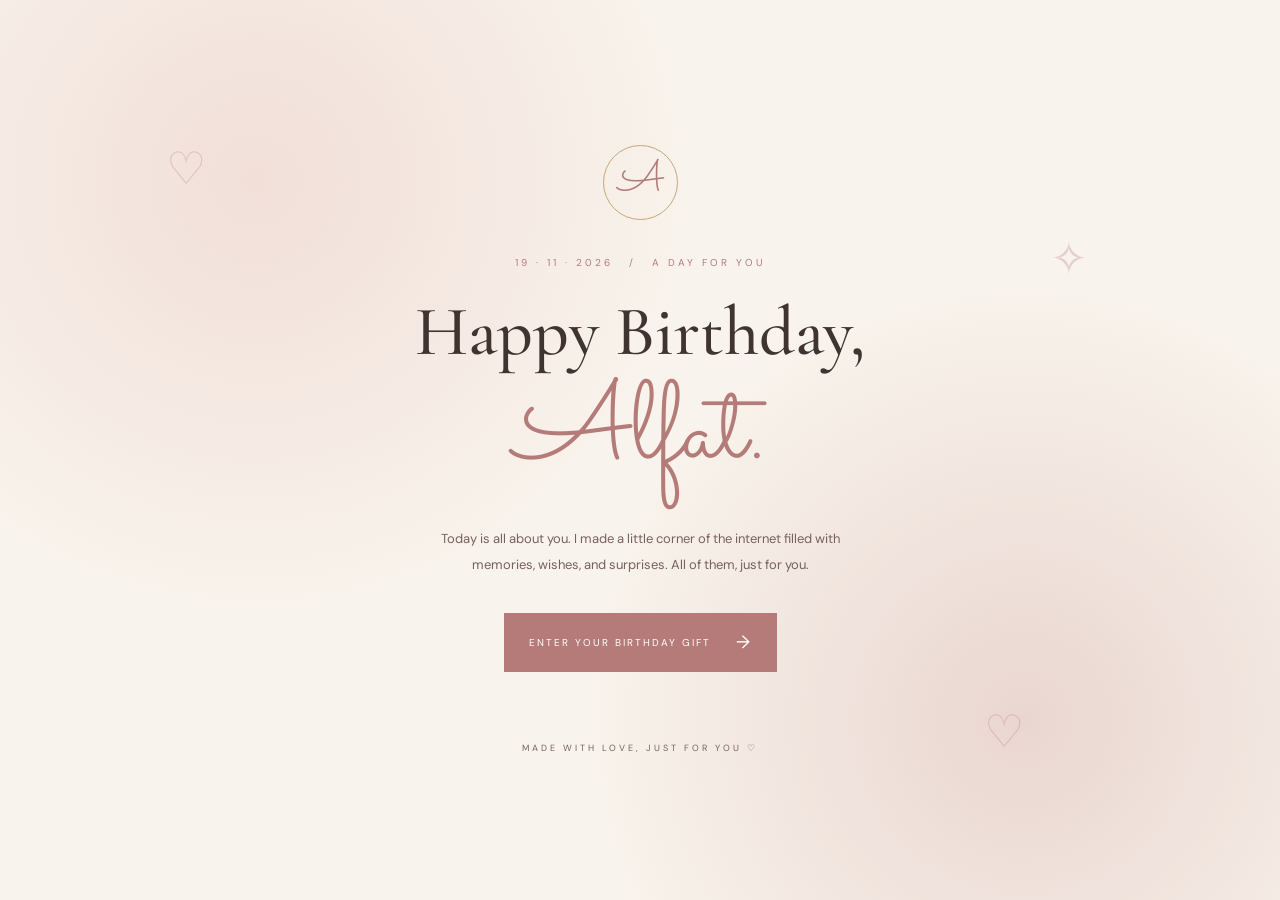
==== html/index.html @ 11730eab "Initial commit" ====
<!DOCTYPE html>
<html lang="en">
<head>
    <meta charset="UTF-8">
    <meta name="viewport" content="width=device-width, initial-scale=1.0">

    <title>Happy Birthday, Alfat ♡</title>

    <!-- Google Fonts -->
    <link rel="preconnect" href="https://fonts.googleapis.com">
    <link rel="preconnect" href="https://fonts.gstatic.com" crossorigin>
    <link href="https://fonts.googleapis.com/css2?family=Cormorant+Garamond:wght@400;500;600;700&family=DM+Sans:wght@400;500&family=Sacramento&display=swap" rel="stylesheet">

    <!-- Bootstrap -->
    <link href="https://cdn.jsdelivr.net/npm/bootstrap@5.3.3/dist/css/bootstrap.min.css" rel="stylesheet">

    <!-- Custom CSS -->
    <link rel="stylesheet" href="../css/style.css">
</head>

<body>

    <!-- Welcome Page -->
    <section class="welcome-page">

        <div class="welcome-content">

            <!-- Monogram -->
            <div class="monogram">
                A
            </div>


            <!-- Date -->
            <p class="eyebrow">
                19 · 11 · 2026
                <span>/</span>
                A DAY FOR YOU
            </p>


            <!-- Birthday Title -->
            <h1>Happy Birthday,</h1>

            <div class="birthday-name">
                Alfat.
            </div>


            <!-- Description -->
            <p class="welcome-description">
                Today is all about you.

                I made a little corner of the internet
                filled with memories, wishes, and surprises.

                All of them, just for you.
            </p>


            <!-- Enter Button -->
            <a href="story.html" class="enter-button">
                ENTER YOUR BIRTHDAY GIFT
                <span>→</span>
            </a>


            <!-- Footer -->
            <div class="welcome-footer">
                MADE WITH LOVE, JUST FOR YOU ♡
            </div>

        </div>


        <!-- Decorations -->
        <div class="decoration decoration-one">♡</div>

        <div class="decoration decoration-two">✧</div>

        <div class="decoration decoration-three">♡</div>

    </section>


    <!-- Background Music -->
    <audio id="backgroundMusic" loop>
        <source src="assets/music/your-song.mp3" type="audio/mpeg">
    </audio>

    <!-- JavaScript -->
    <script src="../js/main.js"></script>

</body>
</html>
---- css/style.css ----
/* =========================================
   1. GLOBAL SETTINGS
========================================= */

:root {
    --cream: #f8f3ec;
    --soft-pink: #ead6d0;
    --rose: #b47b78;
    --dark: #403431;
    --brown: #78615a;
    --white: #fffdf9;
    --gold: #c6a77b;
    --light-rose: #f3e6e1;
}

* {
    margin: 0;
    padding: 0;
    box-sizing: border-box;
}

html {
    scroll-behavior: smooth;
}

body {
    background-color: var(--cream);
    color: var(--dark);
    font-family: "DM Sans", sans-serif;
    overflow-x: hidden;
}

h1,
h2,
h3,
h4 {
    font-family: "Cormorant Garamond", serif;
    font-weight: 500;
}

a {
    text-decoration: none;
    color: inherit;
}

button {
    font-family: inherit;
}

::selection {
    background: var(--soft-pink);
    color: var(--dark);
}


/* =========================================
   2. NAVIGATION
========================================= */

.navbar-custom {
    width: 100%;
    padding: 22px 7%;
    background: rgba(248, 243, 236, 0.95);
    border-bottom: 1px solid rgba(180, 123, 120, 0.15);
    position: relative;
    z-index: 100;
}

.nav-inner {
    display: flex;
    justify-content: space-between;
    align-items: center;
    gap: 25px;
}

.nav-brand {
    font-family: "Sacramento", cursive;
    font-size: 35px;
    color: var(--rose);
    white-space: nowrap;
}

.nav-brand span {
    font-size: 20px;
}

.nav-links {
    display: flex;
    align-items: center;
    justify-content: center;
    gap: 27px;
}

.nav-links a {
    font-size: 11px;
    letter-spacing: 1.5px;
    text-transform: uppercase;
    color: var(--brown);
    transition: 0.3s;
}

.nav-links a:hover,
.nav-links a.active {
    color: var(--rose);
}

.music-toggle {
    background: transparent;
    border: 1px solid var(--rose);
    color: var(--rose);
    padding: 10px 16px;
    font-size: 10px;
    letter-spacing: 1.5px;
    cursor: pointer;
    transition: 0.3s;
    white-space: nowrap;
}

.music-toggle:hover {
    background: var(--rose);
    color: white;
}


/* =========================================
   3. WELCOME PAGE
========================================= */

.welcome-page {
    min-height: 100vh;
    display: flex;
    justify-content: center;
    align-items: center;
    position: relative;
    overflow: hidden;
    padding: 60px 20px;
    text-align: center;
    background:
        radial-gradient(circle at 20% 20%, #f1dfd8, transparent 35%),
        radial-gradient(circle at 80% 80%, #ead6d0, transparent 35%),
        var(--cream);
}

.welcome-content {
    max-width: 650px;
    position: relative;
    z-index: 2;
    animation: fadeUp 1.2s ease;
}

.monogram {
    width: 75px;
    height: 75px;
    border: 1px solid var(--gold);
    border-radius: 50%;
    display: flex;
    justify-content: center;
    align-items: center;
    margin: 0 auto 35px;
    font-family: "Sacramento", cursive;
    font-size: 43px;
    color: var(--rose);
}

.eyebrow {
    font-size: 10px;
    letter-spacing: 3px;
    color: var(--rose);
    text-transform: uppercase;
    margin-bottom: 20px;
}

.eyebrow span {
    margin: 0 10px;
}

.welcome-content h1 {
    font-size: clamp(40px, 7vw, 70px);
    margin-bottom: -5px;
}

.birthday-name {
    font-family: "Sacramento", cursive;
    font-size: clamp(65px, 10vw, 110px);
    color: var(--rose);
    line-height: 1.2;
}

.welcome-description {
    max-width: 420px;
    margin: 25px auto 35px;
    color: var(--brown);
    font-size: 13px;
    line-height: 2;
}

.enter-button {
    display: inline-flex;
    align-items: center;
    gap: 25px;
    padding: 16px 25px;
    background: var(--rose);
    color: white;
    font-size: 10px;
    letter-spacing: 2px;
    transition: 0.3s;
}

.enter-button:hover {
    background: var(--dark);
    color: white;
    transform: translateY(-3px);
}

.enter-button span {
    font-size: 18px;
}

.welcome-footer {
    margin-top: 70px;
    font-size: 9px;
    letter-spacing: 3px;
    color: var(--brown);
}

.decoration {
    position: absolute;
    color: rgba(180, 123, 120, 0.3);
    font-size: 45px;
}

.decoration-one {
    top: 15%;
    left: 13%;
}

.decoration-two {
    top: 25%;
    right: 15%;
}

.decoration-three {
    bottom: 15%;
    right: 20%;
}


/* =========================================
   4. GENERAL PAGE HEADER
========================================= */

.page-header {
    text-align: center;
    padding: 90px 20px 65px;
}

.page-header h1 {
    font-size: clamp(42px, 7vw, 65px);
    color: var(--dark);
    margin-bottom: 15px;
}

.page-description {
    max-width: 480px;
    margin: auto;
    color: var(--brown);
    font-size: 13px;
    line-height: 2;
}


/* =========================================
   5. STORY PAGE
========================================= */

.story-section {
    padding: 50px 8% 100px;
}

.story-grid {
    display: grid;
    grid-template-columns: 1fr 1fr;
    gap: 65px;
    align-items: center;
    max-width: 1100px;
    margin: auto;
}

.story-image {
    position: relative;
}

.story-image img {
    width: 100%;
    height: 520px;
    object-fit: cover;
    display: block;
}

.story-image::after {
    content: "";
    position: absolute;
    top: 15px;
    left: 15px;
    right: -15px;
    bottom: -15px;
    border: 1px solid var(--gold);
    z-index: -1;
}

.story-text h2 {
    font-size: 48px;
    margin-bottom: 20px;
}

.story-text h2 span {
    font-family: "Sacramento", cursive;
    color: var(--rose);
    font-size: 55px;
}

.story-text p {
    font-size: 13px;
    color: var(--brown);
    line-height: 2.2;
    margin-bottom: 20px;
}

.story-signature {
    font-family: "Sacramento", cursive;
    color: var(--rose);
    font-size: 35px;
    margin-top: 25px;
}


/* =========================================
   6. MEMORIES GALLERY
========================================= */

.memories-section {
    padding: 20px 0 100px;
}

.memory-grid {
    display: grid;
    grid-template-columns: repeat(3, 1fr);
    gap: 25px;
}

.memory-card {
    background: var(--white);
    padding: 12px;
    box-shadow: 0 10px 30px rgba(64, 52, 49, 0.06);
    transition: 0.4s;
}

.memory-card:hover {
    transform: translateY(-8px);
    box-shadow: 0 15px 35px rgba(64, 52, 49, 0.12);
}

.memory-image {
    width: 100%;
    height: 310px;
    object-fit: cover;
    cursor: pointer;
    display: block;
}

.memory-caption {
    text-align: center;
    padding: 20px 10px 12px;
}

.memory-caption h3 {
    font-size: 25px;
    color: var(--rose);
}

.memory-caption p {
    font-size: 11px;
    color: var(--brown);
    margin: 0;
}


/* Photo Viewer */

.photo-viewer {
    position: fixed;
    inset: 0;
    z-index: 999;
    background: rgba(35, 27, 25, 0.92);
    display: none;
    justify-content: center;
    align-items: center;
    padding: 30px;
}

.photo-viewer.active {
    display: flex;
}

.photo-viewer img {
    max-width: 90%;
    max-height: 85vh;
    object-fit: contain;
}

.close-viewer {
    position: absolute;
    top: 25px;
    right: 35px;
    background: none;
    border: none;
    color: white;
    font-size: 40px;
    cursor: pointer;
}


/* =========================================
   7. PRAYER CARDS
========================================= */

.prayers-section {
    padding: 20px 0 100px;
}

.prayer-grid {
    display: grid;
    grid-template-columns: repeat(4, 1fr);
    gap: 22px;
}

.prayer-card {
    height: 320px;
    perspective: 1000px;
    cursor: pointer;
}

.prayer-card-inner {
    position: relative;
    width: 100%;
    height: 100%;
    transition: transform 0.8s;
    transform-style: preserve-3d;
}

.prayer-card.flipped .prayer-card-inner {
    transform: rotateY(180deg);
}

.prayer-front,
.prayer-back {
    position: absolute;
    inset: 0;
    backface-visibility: hidden;
    display: flex;
    flex-direction: column;
    justify-content: center;
    align-items: center;
    text-align: center;
    padding: 25px;
    border: 1px solid rgba(180, 123, 120, 0.3);
}

.prayer-front {
    background: var(--white);
}

.prayer-back {
    background: var(--rose);
    color: white;
    transform: rotateY(180deg);
}

.prayer-icon {
    font-size: 40px;
    color: var(--gold);
    margin-bottom: 20px;
}

.prayer-front h2,
.prayer-back h2 {
    font-size: 29px;
    margin-bottom: 15px;
}

.prayer-front p {
    font-size: 10px;
    letter-spacing: 2px;
    color: var(--brown);
    text-transform: uppercase;
}

.prayer-back p {
    font-size: 12px;
    line-height: 2;
}


/* =========================================
   8. ITINERARY PAGE
========================================= */

.date-banner {
    max-width: 850px;
    margin: 0 auto 80px;
    padding: 55px 20px;
    background: var(--soft-pink);
    text-align: center;
    position: relative;
    overflow: hidden;
}

.date-banner-content p {
    font-size: 10px;
    letter-spacing: 3px;
    color: var(--brown);
}

.date-banner-content h2 {
    font-size: clamp(40px, 7vw, 65px);
    color: var(--dark);
    margin: 10px 0;
}

.date-banner-content span {
    font-size: 10px;
    letter-spacing: 2px;
    color: var(--brown);
}

.date-decoration {
    position: absolute;
    right: 8%;
    top: 15%;
    font-size: 65px;
    color: rgba(180, 123, 120, 0.3);
}

.itinerary-section {
    padding: 0 0 100px;
}

.itinerary-intro {
    text-align: center;
    margin-bottom: 55px;
}

.itinerary-intro h2 {
    font-size: 45px;
}

.itinerary-intro p:last-child {
    color: var(--brown);
    font-size: 12px;
}

.itinerary-timeline {
    max-width: 850px;
    margin: auto;
}

.itinerary-item {
    display: grid;
    grid-template-columns: 110px 35px 1fr;
    gap: 20px;
    margin-bottom: 30px;
}

.itinerary-time {
    font-size: 11px;
    color: var(--rose);
    text-align: right;
    padding-top: 25px;
    letter-spacing: 1px;
}

.itinerary-dot {
    width: 32px;
    height: 32px;
    background: var(--rose);
    color: white;
    border-radius: 50%;
    display: flex;
    justify-content: center;
    align-items: center;
    position: relative;
    z-index: 1;
}

.itinerary-item:not(:last-child) .itinerary-dot::after {
    content: "";
    position: absolute;
    top: 32px;
    width: 1px;
    height: 125px;
    background: var(--soft-pink);
    z-index: -1;
}

.itinerary-content {
    background: var(--white);
    border: 1px solid rgba(180, 123, 120, 0.15);
}

.itinerary-detail {
    padding: 20px;
    display: flex;
    align-items: center;
    gap: 20px;
    cursor: pointer;
}

.activity-icon {
    font-size: 27px;
    color: var(--rose);
}

.itinerary-detail h3 {
    font-size: 24px;
    margin-bottom: 3px;
}

.itinerary-detail p {
    color: var(--brown);
    font-size: 11px;
    margin: 0;
}

.detail-arrow {
    margin-left: auto;
    color: var(--rose);
    font-size: 25px;
    transition: 0.3s;
}

.itinerary-detail:hover .detail-arrow {
    transform: rotate(45deg);
}

.activity-description {
    display: none;
    padding: 0 25px 22px 68px;
    font-size: 12px;
    color: var(--brown);
    line-height: 2;
}

.activity-description.show {
    display: block;
    animation: fadeUp 0.4s ease;
}


/* =========================================
   9. LOVE LETTER
========================================= */

.letter-section {
    min-height: 450px;
    display: flex;
    flex-direction: column;
    justify-content: center;
    align-items: center;
    padding: 20px;
}

.letter-instruction p {
    font-size: 10px;
    letter-spacing: 2px;
    color: var(--rose);
    margin-bottom: 35px;
    text-align: center;
}

.envelope-container {
    text-align: center;
}

.envelope {
    width: 250px;
    height: 170px;
    position: relative;
    cursor: pointer;
    margin: auto;
    transition: 0.5s;
}

.envelope-back {
    position: absolute;
    inset: 0;
    background: #d9b8ae;
    border-radius: 5px;
}

.letter-inside {
    position: absolute;
    width: 85%;
    height: 130px;
    background: var(--white);
    left: 7.5%;
    bottom: 15px;
    display: flex;
    justify-content: center;
    align-items: center;
    font-family: "Sacramento", cursive;
    font-size: 28px;
    color: var(--rose);
    transition: 0.6s;
}

.envelope-front {
    position: absolute;
    inset: 0;
    background: #e6c9be;
    clip-path: polygon(0 0, 50% 60%, 100% 0, 100% 100%, 0 100%);
}

.envelope-flap {
    position: absolute;
    top: 0;
    width: 100%;
    height: 90px;
    background: #c99e94;
    clip-path: polygon(0 0, 100% 0, 50% 100%);
    transform-origin: top;
    transition: transform 0.6s;
    z-index: 2;
}

.envelope-seal {
    position: absolute;
    top: 70px;
    left: 50%;
    transform: translateX(-50%);
    width: 35px;
    height: 35px;
    background: var(--rose);
    border-radius: 50%;
    color: white;
    display: flex;
    justify-content: center;
    align-items: center;
    z-index: 3;
    transition: 0.3s;
}

.envelope.open .envelope-flap {
    transform: rotateX(180deg);
}

.envelope.open .envelope-seal {
    opacity: 0;
}

.envelope.open .letter-inside {
    transform: translateY(-80px);
}

.envelope-hint {
    margin-top: 35px;
    font-size: 9px;
    letter-spacing: 2px;
    color: var(--brown);
}


/* Letter Overlay */

.letter-overlay {
    position: fixed;
    inset: 0;
    background: rgba(35, 27, 25, 0.75);
    z-index: 1000;
    display: none;
    justify-content: center;
    align-items: center;
    padding: 25px;
    overflow-y: auto;
}

.letter-overlay.show {
    display: flex;
    animation: fadeIn 0.4s ease;
}

.letter-paper {
    width: 100%;
    max-width: 650px;
    background: var(--white);
    padding: 55px;
    position: relative;
    max-height: 90vh;
    overflow-y: auto;
    box-shadow: 0 20px 70px rgba(0, 0, 0, 0.2);
}

.close-letter {
    position: absolute;
    top: 15px;
    right: 20px;
    background: none;
    border: none;
    font-size: 30px;
    color: var(--rose);
    cursor: pointer;
}

.letter-date {
    text-align: right;
    font-size: 11px;
    color: var(--brown);
    margin-bottom: 35px;
}

.letter-dear {
    font-family: "Sacramento", cursive;
    font-size: 32px;
    color: var(--rose);
}

.letter-paper-content h2 {
    font-size: 34px;
    margin: 15px 0 25px;
}

.letter-paper-content p {
    font-size: 12px;
    line-height: 2.2;
    color: var(--brown);
}

.letter-paper-content .letter-closing {
    margin-top: 30px;
}

.letter-signature {
    font-family: "Sacramento", cursive;
    font-size: 35px !important;
    color: var(--rose) !important;
}


/* =========================================
   10. SURPRISE PAGE
========================================= */

.surprise-section {
    padding: 20px 20px 100px;
    text-align: center;
}

.gift-container {
    margin: 40px auto 70px;
}

.gift-box {
    width: 160px;
    height: 150px;
    position: relative;
    margin: auto;
    cursor: pointer;
    transition: 0.5s;
}

.gift-body {
    width: 150px;
    height: 105px;
    position: absolute;
    bottom: 0;
    left: 5px;
    background: var(--rose);
    border-radius: 3px;
}

.gift-ribbon {
    position: absolute;
    width: 25px;
    height: 100%;
    background: var(--gold);
    left: 50%;
    transform: translateX(-50%);
}

.gift-lid {
    width: 170px;
    height: 35px;
    background: #c78d89;
    position: absolute;
    top: 10px;
    left: -5px;
    z-index: 2;
    border-radius: 4px;
    transition: transform 0.6s;
}

.gift-bow {
    position: absolute;
    width: 55px;
    height: 25px;
    border: 8px solid var(--gold);
    border-radius: 50%;
    left: 50%;
    top: -20px;
    transform: translateX(-50%);
}

.gift-instruction {
    margin-top: 30px;
    font-size: 10px;
    letter-spacing: 2px;
    color: var(--brown);
}

.gift-box.open .gift-lid {
    transform: translateY(-80px) rotate(-15deg);
}

.gift-box.open {
    transform: scale(1.05);
}

.surprise-note {
    display: none;
    max-width: 600px;
    margin: 0 auto;
    padding: 45px;
    background: var(--white);
    border: 1px solid var(--soft-pink);
}

.surprise-note.show {
    display: block;
    animation: fadeUp 1s ease;
}

.surprise-note h2 {
    font-size: 42px;
    color: var(--rose);
    margin-bottom: 20px;
}

.surprise-note p {
    font-size: 13px;
    line-height: 2;
    color: var(--brown);
}

.surprise-signature {
    font-family: "Sacramento", cursive;
    font-size: 35px;
    color: var(--rose);
    margin-top: 25px;
}


/* =========================================
   11. COUNTDOWN
========================================= */

.countdown-section {
    text-align: center;
    padding: 70px 20px 100px;
    background: var(--soft-pink);
}

.countdown-section h2 {
    font-size: 45px;
    margin-bottom: 35px;
}

.countdown-container {
    display: flex;
    justify-content: center;
    gap: 20px;
    flex-wrap: wrap;
}

.countdown-item {
    width: 100px;
    height: 100px;
    background: var(--white);
    display: flex;
    flex-direction: column;
    justify-content: center;
    align-items: center;
}

.countdown-item span {
    font-family: "Cormorant Garamond", serif;
    font-size: 35px;
    color: var(--rose);
}

.countdown-item small {
    font-size: 9px;
    letter-spacing: 2px;
    color: var(--brown);
}


/* =========================================
   12. FLOATING HEARTS
========================================= */

.floating-heart {
    position: fixed;
    bottom: -30px;
    color: var(--rose);
    font-size: 25px;
    pointer-events: none;
    z-index: 999;
    animation: floatHeart 5s linear forwards;
}

@keyframes floatHeart {
    0% {
        transform: translateY(0) rotate(0deg);
        opacity: 1;
    }

    100% {
        transform: translateY(-110vh) rotate(360deg);
        opacity: 0;
    }
}


/* =========================================
   13. BOTTOM SECTION
========================================= */

.page-bottom {
    text-align: center;
    padding: 60px 20px 90px;
}

.page-bottom p {
    font-size: 10px;
    letter-spacing: 2px;
    color: var(--brown);
    margin-bottom: 25px;
}


/* =========================================
   14. ANIMATIONS
========================================= */

@keyframes fadeUp {
    from {
        opacity: 0;
        transform: translateY(25px);
    }

    to {
        opacity: 1;
        transform: translateY(0);
    }
}

@keyframes fadeIn {
    from {
        opacity: 0;
    }

    to {
        opacity: 1;
    }
}


/* =========================================
   15. RESPONSIVE DESIGN
========================================= */

@media (max-width: 992px) {

    .navbar-custom {
        padding: 18px 4%;
    }

    .nav-inner {
        flex-wrap: wrap;
    }

    .nav-links {
        order: 3;
        width: 100%;
        flex-wrap: wrap;
        gap: 15px;
    }

    .story-grid {
        gap: 35px;
    }

    .memory-grid {
        grid-template-columns: repeat(2, 1fr);
    }

    .prayer-grid {
        grid-template-columns: repeat(2, 1fr);
    }

}

@media (max-width: 600px) {

    .navbar-custom {
        padding: 15px 5%;
    }

    .nav-brand {
        font-size: 30px;
    }

    .nav-links {
        gap: 12px;
    }

    .nav-links a {
        font-size: 9px;
        letter-spacing: 1px;
    }

    .music-toggle {
        padding: 8px 10px;
        font-size: 9px;
    }

    .page-header {
        padding: 65px 20px 45px;
    }

    .story-section {
        padding: 20px 7% 70px;
    }

    .story-grid {
        grid-template-columns: 1fr;
        gap: 45px;
    }

    .story-image img {
        height: 380px;
    }

    .story-text h2 {
        font-size: 40px;
    }

    .memory-grid {
        grid-template-columns: 1fr;
        gap: 20px;
    }

    .memory-image {
        height: 350px;
    }

    .prayer-grid {
        grid-template-columns: 1fr;
        max-width: 320px;
        margin: auto;
    }

    .prayer-card {
        height: 280px;
    }

    .date-banner {
        margin: 0 15px 60px;
    }

    .date-decoration {
        right: 3%;
        font-size: 40px;
    }

    .itinerary-item {
        grid-template-columns: 75px 25px 1fr;
        gap: 10px;
    }

    .itinerary-time {
        font-size: 9px;
    }

    .itinerary-dot {
        width: 25px;
        height: 25px;
        font-size: 11px;
    }

    .itinerary-item:not(:last-child) .itinerary-dot::after {
        top: 25px;
    }

    .itinerary-detail {
        padding: 15px 10px;
        gap: 10px;
    }

    .itinerary-detail h3 {
        font-size: 19px;
    }

    .itinerary-detail p {
        font-size: 10px;
    }

    .activity-icon {
        font-size: 20px;
    }

    .activity-description {
        padding: 0 15px 18px;
        font-size: 11px;
    }

    .letter-paper {
        padding: 45px 25px;
    }

    .letter-paper-content h2 {
        font-size: 28px;
    }

    .surprise-note {
        padding: 30px 20px;
    }

    .surprise-note h2 {
        font-size: 34px;
    }

    .countdown-container {
        gap: 10px;
    }

    .countdown-item {
        width: 75px;
        height: 85px;
    }

    .countdown-item span {
        font-size: 28px;
    }

}
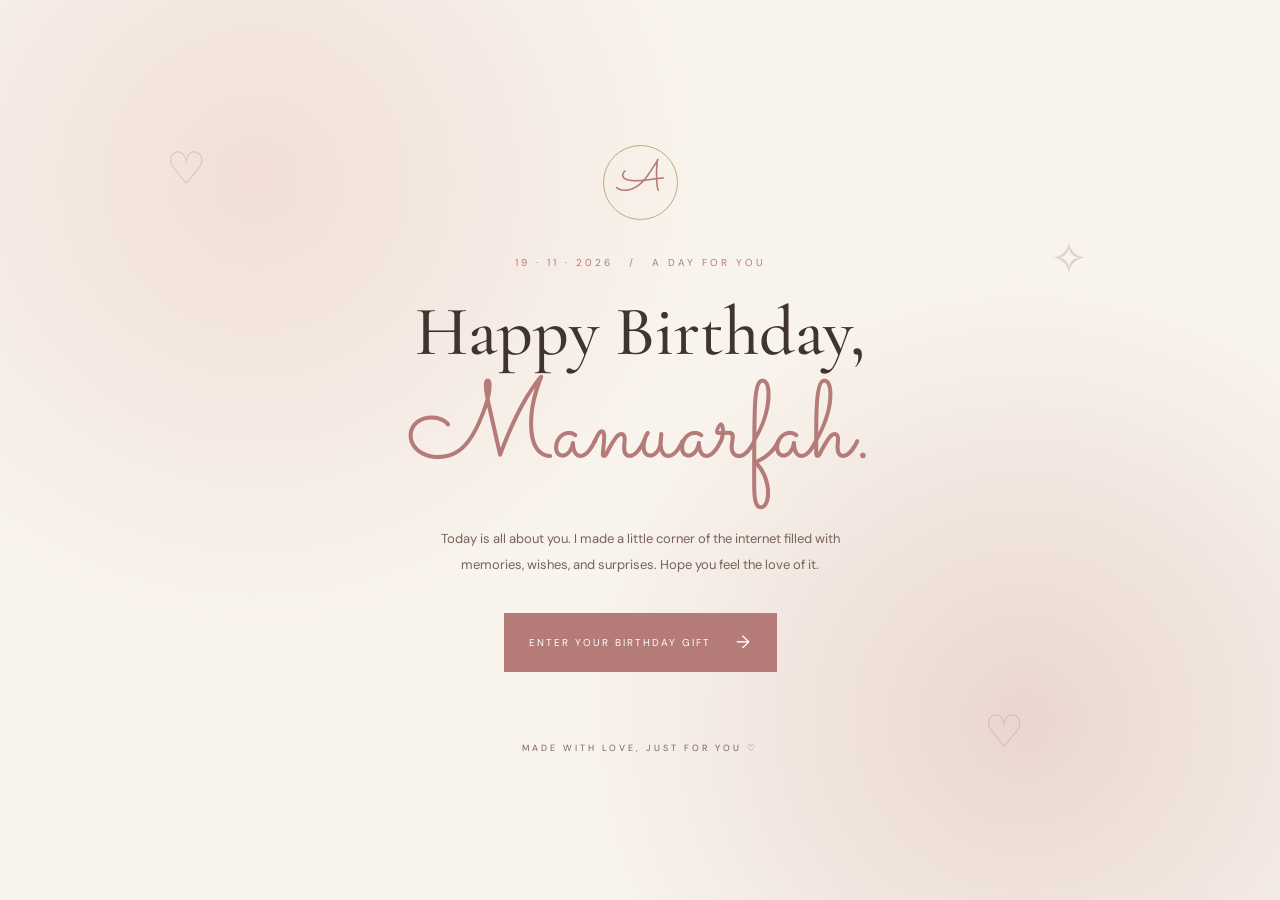
==== commit 06fca872: "Update commit" ====
--- a/html/index.html
+++ b/html/index.html
@@ -44,7 +44,7 @@
             <h1>Happy Birthday,</h1>
 
             <div class="birthday-name">
-                Alfat.
+                Manuarfah.
             </div>
 
 
@@ -55,7 +55,7 @@
                 I made a little corner of the internet
                 filled with memories, wishes, and surprises.
 
-                All of them, just for you.
+                Hope you feel the love of it.
             </p>
 
 
@@ -86,7 +86,7 @@
 
     <!-- Background Music -->
     <audio id="backgroundMusic" loop>
-        <source src="assets/music/your-song.mp3" type="audio/mpeg">
+        <source src="../assets/music/your-song.mp3" type="audio/mpeg">
     </audio>
 
     <!-- JavaScript -->
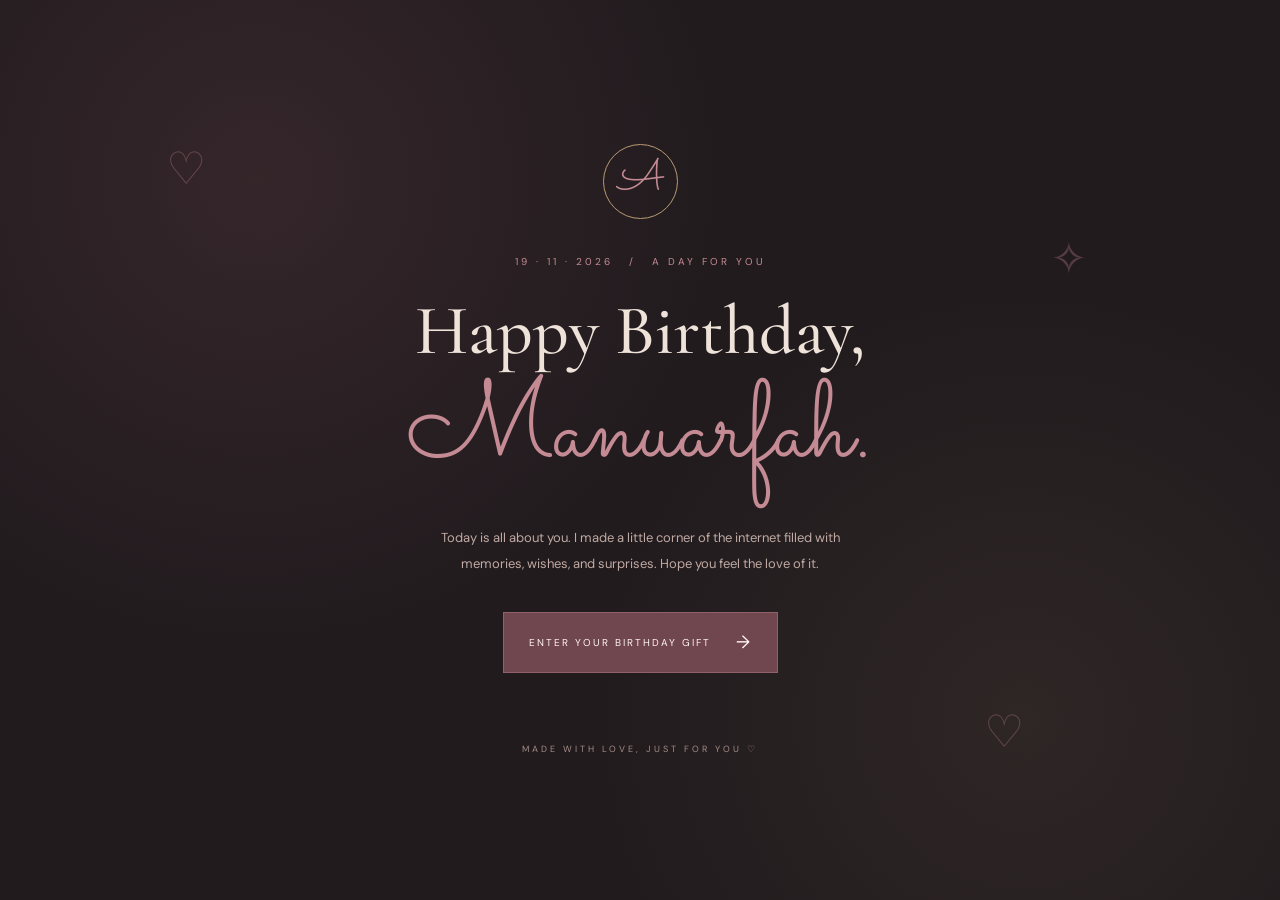
==== commit 7d1a5960: "Final" ====
--- a/html/index.html
+++ b/html/index.html
@@ -59,8 +59,7 @@
             </p>
 
 
-            <!-- Enter Button -->
-            <a href="story.html" class="enter-button">
+            <a href="story.html" class="enter-button" id="enterGift">
                 ENTER YOUR BIRTHDAY GIFT
                 <span>→</span>
             </a>
@@ -83,12 +82,6 @@
 
     </section>
 
-
-    <!-- Background Music -->
-    <audio id="backgroundMusic" loop>
-        <source src="../assets/music/your-song.mp3" type="audio/mpeg">
-    </audio>
-
     <!-- JavaScript -->
     <script src="../js/main.js"></script>
 
--- a/css/style.css
+++ b/css/style.css
@@ -1,17 +1,24 @@
 
 /* =========================================
    1. GLOBAL SETTINGS
+   MIDNIGHT ROMANCE THEME
 ========================================= */
 
 :root {
-    --cream: #f8f3ec;
-    --soft-pink: #ead6d0;
-    --rose: #b47b78;
-    --dark: #403431;
-    --brown: #78615a;
-    --white: #fffdf9;
-    --gold: #c6a77b;
-    --light-rose: #f3e6e1;
+    --cream: #211b1e;
+    --soft-pink: #38272e;
+    --rose: #b77b86;
+    --dark: #eee2d9;
+    --brown: #c0aaa3;
+    --white: #302529;
+    --gold: #b99a72;
+    --light-rose: #49343c;
+
+    --deep-dark: #171214;
+    --burgundy: #70464f;
+    --dusty-rose: #c58b95;
+    --ivory: #eee2d9;
+    --muted-text: #a58d88;
 }
 
 * {
@@ -31,10 +38,7 @@
     overflow-x: hidden;
 }
 
-h1,
-h2,
-h3,
-h4 {
+h1, h2, h3, h4 {
     font-family: "Cormorant Garamond", serif;
     font-weight: 500;
 }
@@ -48,9 +52,13 @@
     font-family: inherit;
 }
 
+img {
+    max-width: 100%;
+}
+
 ::selection {
-    background: var(--soft-pink);
-    color: var(--dark);
+    background: var(--rose);
+    color: white;
 }
 
 
@@ -61,8 +69,8 @@
 .navbar-custom {
     width: 100%;
     padding: 22px 7%;
-    background: rgba(248, 243, 236, 0.95);
-    border-bottom: 1px solid rgba(180, 123, 120, 0.15);
+    background: rgba(33, 27, 30, 0.96);
+    border-bottom: 1px solid rgba(185, 154, 114, 0.2);
     position: relative;
     z-index: 100;
 }
@@ -77,7 +85,7 @@
 .nav-brand {
     font-family: "Sacramento", cursive;
     font-size: 35px;
-    color: var(--rose);
+    color: #d49aa2;
     white-space: nowrap;
 }
 
@@ -102,7 +110,7 @@
 
 .nav-links a:hover,
 .nav-links a.active {
-    color: var(--rose);
+    color: var(--dusty-rose);
 }
 
 .music-toggle {
@@ -136,10 +144,13 @@
     overflow: hidden;
     padding: 60px 20px;
     text-align: center;
+
     background:
-        radial-gradient(circle at 20% 20%, #f1dfd8, transparent 35%),
-        radial-gradient(circle at 80% 80%, #ead6d0, transparent 35%),
-        var(--cream);
+        radial-gradient(circle at 20% 20%,
+            rgba(112, 70, 79, 0.25), transparent 38%),
+        radial-gradient(circle at 80% 80%,
+            rgba(185, 154, 114, 0.09), transparent 35%),
+        #211b1e;
 }
 
 .welcome-content {
@@ -160,13 +171,13 @@
     margin: 0 auto 35px;
     font-family: "Sacramento", cursive;
     font-size: 43px;
-    color: var(--rose);
+    color: var(--dusty-rose);
 }
 
 .eyebrow {
     font-size: 10px;
     letter-spacing: 3px;
-    color: var(--rose);
+    color: var(--dusty-rose);
     text-transform: uppercase;
     margin-bottom: 20px;
 }
@@ -178,12 +189,13 @@
 .welcome-content h1 {
     font-size: clamp(40px, 7vw, 70px);
     margin-bottom: -5px;
+    color: var(--ivory);
 }
 
 .birthday-name {
     font-family: "Sacramento", cursive;
     font-size: clamp(65px, 10vw, 110px);
-    color: var(--rose);
+    color: var(--dusty-rose);
     line-height: 1.2;
 }
 
@@ -200,16 +212,17 @@
     align-items: center;
     gap: 25px;
     padding: 16px 25px;
-    background: var(--rose);
-    color: white;
+    background: var(--burgundy);
+    color: #fff5ef;
+    border: 1px solid #91616b;
     font-size: 10px;
     letter-spacing: 2px;
     transition: 0.3s;
 }
 
 .enter-button:hover {
-    background: var(--dark);
-    color: white;
+    background: var(--dusty-rose);
+    color: var(--deep-dark);
     transform: translateY(-3px);
 }
 
@@ -221,12 +234,12 @@
     margin-top: 70px;
     font-size: 9px;
     letter-spacing: 3px;
-    color: var(--brown);
+    color: var(--muted-text);
 }
 
 .decoration {
     position: absolute;
-    color: rgba(180, 123, 120, 0.3);
+    color: rgba(183, 123, 134, 0.35);
     font-size: 45px;
 }
 
@@ -257,7 +270,7 @@
 
 .page-header h1 {
     font-size: clamp(42px, 7vw, 65px);
-    color: var(--dark);
+    color: var(--ivory);
     margin-bottom: 15px;
 }
 
@@ -312,11 +325,12 @@
 .story-text h2 {
     font-size: 48px;
     margin-bottom: 20px;
+    color: var(--ivory);
 }
 
 .story-text h2 span {
     font-family: "Sacramento", cursive;
-    color: var(--rose);
+    color: var(--dusty-rose);
     font-size: 55px;
 }
 
@@ -329,7 +343,7 @@
 
 .story-signature {
     font-family: "Sacramento", cursive;
-    color: var(--rose);
+    color: var(--dusty-rose);
     font-size: 35px;
     margin-top: 25px;
 }
@@ -350,15 +364,16 @@
 }
 
 .memory-card {
-    background: var(--white);
+    background: #302529;
     padding: 12px;
-    box-shadow: 0 10px 30px rgba(64, 52, 49, 0.06);
+    border: 1px solid rgba(185, 154, 114, 0.16);
+    box-shadow: 0 12px 35px rgba(0, 0, 0, 0.2);
     transition: 0.4s;
 }
 
 .memory-card:hover {
     transform: translateY(-8px);
-    box-shadow: 0 15px 35px rgba(64, 52, 49, 0.12);
+    box-shadow: 0 15px 40px rgba(0, 0, 0, 0.35);
 }
 
 .memory-image {
@@ -376,7 +391,7 @@
 
 .memory-caption h3 {
     font-size: 25px;
-    color: var(--rose);
+    color: #d49aa2;
 }
 
 .memory-caption p {
@@ -386,13 +401,13 @@
 }
 
 
-/* Photo Viewer */
+/* PHOTO VIEWER */
 
 .photo-viewer {
     position: fixed;
     inset: 0;
     z-index: 999;
-    background: rgba(35, 27, 25, 0.92);
+    background: rgba(15, 11, 13, 0.96);
     display: none;
     justify-content: center;
     align-items: center;
@@ -464,16 +479,17 @@
     align-items: center;
     text-align: center;
     padding: 25px;
-    border: 1px solid rgba(180, 123, 120, 0.3);
+    border: 1px solid rgba(185, 154, 114, 0.25);
+    border-radius: 4px;
 }
 
 .prayer-front {
-    background: var(--white);
+    background: #302529;
 }
 
 .prayer-back {
-    background: var(--rose);
-    color: white;
+    background: var(--burgundy);
+    color: #fff5ef;
     transform: rotateY(180deg);
 }
 
@@ -487,6 +503,7 @@
 .prayer-back h2 {
     font-size: 29px;
     margin-bottom: 15px;
+    color: var(--ivory);
 }
 
 .prayer-front p {
@@ -499,6 +516,7 @@
 .prayer-back p {
     font-size: 12px;
     line-height: 2;
+    color: #f0e3df;
 }
 
 
@@ -510,7 +528,8 @@
     max-width: 850px;
     margin: 0 auto 80px;
     padding: 55px 20px;
-    background: var(--soft-pink);
+    background: #38272e;
+    border: 1px solid rgba(185, 154, 114, 0.2);
     text-align: center;
     position: relative;
     overflow: hidden;
@@ -524,7 +543,7 @@
 
 .date-banner-content h2 {
     font-size: clamp(40px, 7vw, 65px);
-    color: var(--dark);
+    color: var(--ivory);
     margin: 10px 0;
 }
 
@@ -539,7 +558,7 @@
     right: 8%;
     top: 15%;
     font-size: 65px;
-    color: rgba(180, 123, 120, 0.3);
+    color: rgba(183, 123, 134, 0.3);
 }
 
 .itinerary-section {
@@ -553,6 +572,7 @@
 
 .itinerary-intro h2 {
     font-size: 45px;
+    color: var(--ivory);
 }
 
 .itinerary-intro p:last-child {
@@ -574,7 +594,7 @@
 
 .itinerary-time {
     font-size: 11px;
-    color: var(--rose);
+    color: var(--dusty-rose);
     text-align: right;
     padding-top: 25px;
     letter-spacing: 1px;
@@ -583,7 +603,7 @@
 .itinerary-dot {
     width: 32px;
     height: 32px;
-    background: var(--rose);
+    background: var(--burgundy);
     color: white;
     border-radius: 50%;
     display: flex;
@@ -599,13 +619,14 @@
     top: 32px;
     width: 1px;
     height: 125px;
-    background: var(--soft-pink);
+    background: var(--burgundy);
     z-index: -1;
 }
 
 .itinerary-content {
-    background: var(--white);
-    border: 1px solid rgba(180, 123, 120, 0.15);
+    background: #302529;
+    border: 1px solid rgba(185, 154, 114, 0.16);
+    border-radius: 4px;
 }
 
 .itinerary-detail {
@@ -618,12 +639,13 @@
 
 .activity-icon {
     font-size: 27px;
-    color: var(--rose);
+    color: var(--dusty-rose);
 }
 
 .itinerary-detail h3 {
     font-size: 24px;
     margin-bottom: 3px;
+    color: var(--ivory);
 }
 
 .itinerary-detail p {
@@ -634,7 +656,7 @@
 
 .detail-arrow {
     margin-left: auto;
-    color: var(--rose);
+    color: var(--dusty-rose);
     font-size: 25px;
     transition: 0.3s;
 }
@@ -673,7 +695,7 @@
 .letter-instruction p {
     font-size: 10px;
     letter-spacing: 2px;
-    color: var(--rose);
+    color: var(--dusty-rose);
     margin-bottom: 35px;
     text-align: center;
 }
@@ -694,7 +716,7 @@
 .envelope-back {
     position: absolute;
     inset: 0;
-    background: #d9b8ae;
+    background: #70464f;
     border-radius: 5px;
 }
 
@@ -702,7 +724,7 @@
     position: absolute;
     width: 85%;
     height: 130px;
-    background: var(--white);
+    background: #eee2d9;
     left: 7.5%;
     bottom: 15px;
     display: flex;
@@ -710,14 +732,14 @@
     align-items: center;
     font-family: "Sacramento", cursive;
     font-size: 28px;
-    color: var(--rose);
+    color: #70464f;
     transition: 0.6s;
 }
 
 .envelope-front {
     position: absolute;
     inset: 0;
-    background: #e6c9be;
+    background: #80535d;
     clip-path: polygon(0 0, 50% 60%, 100% 0, 100% 100%, 0 100%);
 }
 
@@ -726,7 +748,7 @@
     top: 0;
     width: 100%;
     height: 90px;
-    background: #c99e94;
+    background: #98636d;
     clip-path: polygon(0 0, 100% 0, 50% 100%);
     transform-origin: top;
     transition: transform 0.6s;
@@ -740,9 +762,9 @@
     transform: translateX(-50%);
     width: 35px;
     height: 35px;
-    background: var(--rose);
+    background: var(--gold);
     border-radius: 50%;
-    color: white;
+    color: #302529;
     display: flex;
     justify-content: center;
     align-items: center;
@@ -770,12 +792,12 @@
 }
 
 
-/* Letter Overlay */
+/* LETTER OVERLAY */
 
 .letter-overlay {
     position: fixed;
     inset: 0;
-    background: rgba(35, 27, 25, 0.75);
+    background: rgba(15, 11, 13, 0.88);
     z-index: 1000;
     display: none;
     justify-content: center;
@@ -792,12 +814,13 @@
 .letter-paper {
     width: 100%;
     max-width: 650px;
-    background: var(--white);
+    background: #eee2d9;
+    color: #38272e;
     padding: 55px;
     position: relative;
     max-height: 90vh;
     overflow-y: auto;
-    box-shadow: 0 20px 70px rgba(0, 0, 0, 0.2);
+    box-shadow: 0 20px 70px rgba(0, 0, 0, 0.4);
 }
 
 .close-letter {
@@ -807,32 +830,33 @@
     background: none;
     border: none;
     font-size: 30px;
-    color: var(--rose);
+    color: #70464f;
     cursor: pointer;
 }
 
 .letter-date {
     text-align: right;
     font-size: 11px;
-    color: var(--brown);
+    color: #80666a;
     margin-bottom: 35px;
 }
 
 .letter-dear {
     font-family: "Sacramento", cursive;
     font-size: 32px;
-    color: var(--rose);
+    color: #965d69;
 }
 
 .letter-paper-content h2 {
     font-size: 34px;
     margin: 15px 0 25px;
+    color: #38272e;
 }
 
 .letter-paper-content p {
     font-size: 12px;
     line-height: 2.2;
-    color: var(--brown);
+    color: #6f5555;
 }
 
 .letter-paper-content .letter-closing {
@@ -842,7 +866,7 @@
 .letter-signature {
     font-family: "Sacramento", cursive;
     font-size: 35px !important;
-    color: var(--rose) !important;
+    color: #965d69 !important;
 }
 
 
@@ -874,7 +898,7 @@
     position: absolute;
     bottom: 0;
     left: 5px;
-    background: var(--rose);
+    background: var(--burgundy);
     border-radius: 3px;
 }
 
@@ -890,7 +914,7 @@
 .gift-lid {
     width: 170px;
     height: 35px;
-    background: #c78d89;
+    background: #98636d;
     position: absolute;
     top: 10px;
     left: -5px;
@@ -930,8 +954,9 @@
     max-width: 600px;
     margin: 0 auto;
     padding: 45px;
-    background: var(--white);
-    border: 1px solid var(--soft-pink);
+    background: #302529;
+    border: 1px solid rgba(185, 154, 114, 0.3);
+    border-radius: 4px;
 }
 
 .surprise-note.show {
@@ -941,7 +966,7 @@
 
 .surprise-note h2 {
     font-size: 42px;
-    color: var(--rose);
+    color: #d49aa2;
     margin-bottom: 20px;
 }
 
@@ -954,7 +979,7 @@
 .surprise-signature {
     font-family: "Sacramento", cursive;
     font-size: 35px;
-    color: var(--rose);
+    color: #d49aa2;
     margin-top: 25px;
 }
 
@@ -966,12 +991,13 @@
 .countdown-section {
     text-align: center;
     padding: 70px 20px 100px;
-    background: var(--soft-pink);
+    background: #38272e;
 }
 
 .countdown-section h2 {
     font-size: 45px;
     margin-bottom: 35px;
+    color: var(--ivory);
 }
 
 .countdown-container {
@@ -984,7 +1010,8 @@
 .countdown-item {
     width: 100px;
     height: 100px;
-    background: var(--white);
+    background: #302529;
+    border: 1px solid rgba(185, 154, 114, 0.2);
     display: flex;
     flex-direction: column;
     justify-content: center;
@@ -994,7 +1021,7 @@
 .countdown-item span {
     font-family: "Cormorant Garamond", serif;
     font-size: 35px;
-    color: var(--rose);
+    color: #d49aa2;
 }
 
 .countdown-item small {
@@ -1011,7 +1038,7 @@
 .floating-heart {
     position: fixed;
     bottom: -30px;
-    color: var(--rose);
+    color: #c58b95;
     font-size: 25px;
     pointer-events: none;
     z-index: 999;
@@ -1043,7 +1070,7 @@
 .page-bottom p {
     font-size: 10px;
     letter-spacing: 2px;
-    color: var(--brown);
+    color: var(--muted-text);
     margin-bottom: 25px;
 }
 
@@ -1107,7 +1134,6 @@
     .prayer-grid {
         grid-template-columns: repeat(2, 1fr);
     }
-
 }
 
 @media (max-width: 600px) {
@@ -1252,5 +1278,1299 @@
     .countdown-item span {
         font-size: 28px;
     }
-
-}
+}
+
+
+/* =========================================
+   16. PERSISTENT MUSIC PLAYER
+========================================= */
+
+.persistent-player {
+    width: 100%;
+    height: 100vh;
+    margin: 0;
+    padding: 0;
+    overflow: hidden;
+    background: var(--cream);
+}
+
+.persistent-frame {
+    display: block;
+    position: relative;
+    z-index: 1;
+    width: 100%;
+    height: 100%;
+    border: none;
+}
+
+
+/* =========================================
+   17. MOCHI PIXEL KITTY
+========================================= */
+
+.mochi-container {
+    position: fixed;
+    right: 28px;
+    bottom: 22px;
+    z-index: 9999;
+
+    display: flex;
+    flex-direction: column;
+    align-items: center;
+    gap: 7px;
+
+    font-family: "Courier New", monospace;
+
+    /* PENTING: TRANSPARAN */
+    background: transparent !important;
+    border: none !important;
+    box-shadow: none !important;
+
+    pointer-events: none;
+}
+
+/* CHAT BUBBLE */
+
+.mochi-bubble {
+    position: absolute;
+    right: 0;
+    bottom: 145px;
+    width: 190px;
+    padding: 13px 15px;
+
+    background: #eee2d9;
+    color: #38272e;
+    border: 3px solid #b77b86;
+    box-shadow: 4px 4px 0 #754c57;
+
+    opacity: 0;
+    visibility: hidden;
+    pointer-events: none;
+
+    transform: translateY(8px);
+    transition: 0.25s ease;
+    text-align: center;
+    border-radius: 4px;
+}
+
+.mochi-bubble::after {
+    content: "";
+    position: absolute;
+    right: 27px;
+    bottom: -10px;
+    width: 15px;
+    height: 15px;
+
+    background: #eee2d9;
+    border-right: 3px solid #b77b86;
+    border-bottom: 3px solid #b77b86;
+
+    transform: rotate(45deg);
+}
+
+.mochi-bubble p {
+    margin: 0;
+    font-size: 11px;
+    line-height: 1.7;
+    font-weight: bold;
+}
+
+.mochi-bubble.show {
+    opacity: 1;
+    visibility: visible;
+    transform: translateY(0);
+}
+
+
+/* CHARACTER BUTTON */
+
+.mochi-character {
+    position: relative;
+    width: 105px;
+    height: 115px;
+    padding: 0;
+
+    border: none;
+    background: transparent !important;
+    box-shadow: none !important;
+
+    cursor: grab;
+    pointer-events: auto;
+    touch-action: none;
+
+    image-rendering: pixelated;
+    animation: mochiFloat 2.5s ease-in-out infinite;
+}
+
+.mochi-character:focus-visible {
+    outline: 2px dashed #b77b86;
+    outline-offset: 6px;
+}
+
+
+/* EARS */
+
+.mochi-ear {
+    position: absolute;
+    top: 4px;
+    width: 29px;
+    height: 34px;
+
+    background: #211b1e;
+    border: 3px solid #b77b86;
+    z-index: 1;
+}
+
+.mochi-ear-left {
+    left: 13px;
+    transform: rotate(-20deg);
+}
+
+.mochi-ear-right {
+    right: 13px;
+    transform: rotate(20deg);
+}
+
+
+/* HEAD */
+
+.mochi-head {
+    position: absolute;
+    top: 23px;
+    left: 8px;
+    width: 89px;
+    height: 67px;
+
+    background: #211b1e;
+    border: 3px solid #b77b86;
+    box-shadow: 4px 4px 0 #754c57;
+    z-index: 2;
+}
+
+
+/* EYES */
+
+.mochi-eye {
+    position: absolute;
+    top: 25px;
+    width: 7px;
+    height: 9px;
+
+    background: #eee2d9;
+    transform-origin: center;
+    animation: mochiBlink 4s infinite;
+}
+
+.mochi-eye-left {
+    left: 23px;
+}
+
+.mochi-eye-right {
+    right: 23px;
+}
+
+@keyframes mochiBlink {
+    0%, 43%, 47%, 100% {
+        transform: scaleY(1);
+    }
+
+    45% {
+        transform: scaleY(0.1);
+    }
+}
+
+
+/* NOSE AND MOUTH */
+
+.mochi-nose {
+    position: absolute;
+    top: 37px;
+    left: 39px;
+    width: 7px;
+    height: 5px;
+    background: #b77b86;
+}
+
+.mochi-mouth {
+    position: absolute;
+    top: 42px;
+    left: 36px;
+    width: 13px;
+    height: 5px;
+    border-bottom: 2px solid #eee2d9;
+}
+
+
+/* CHEEKS */
+
+.mochi-cheek {
+    position: absolute;
+    top: 39px;
+    width: 10px;
+    height: 5px;
+    background: #b77b86;
+    opacity: 0.8;
+}
+
+.mochi-cheek-left {
+    left: 9px;
+}
+
+.mochi-cheek-right {
+    right: 9px;
+}
+
+
+/* BOW */
+
+.mochi-bow {
+    position: absolute;
+    top: 13px;
+    right: 8px;
+    display: flex;
+    z-index: 4;
+}
+
+.mochi-bow span {
+    display: block;
+    width: 13px;
+    height: 13px;
+    background: #873e50;
+    border: 2px solid #c18b91;
+}
+
+.mochi-bow span:first-child {
+    transform: rotate(35deg);
+}
+
+.mochi-bow span:last-child {
+    transform: rotate(-35deg);
+}
+
+.mochi-bow::after {
+    content: "";
+    position: absolute;
+    top: 4px;
+    left: 10px;
+    width: 6px;
+    height: 6px;
+    background: #d6a6a3;
+    z-index: 2;
+}
+
+
+/* BODY */
+
+.mochi-body {
+    position: absolute;
+    left: 25px;
+    bottom: 0;
+    width: 55px;
+    height: 31px;
+
+    background: #211b1e;
+    border: 3px solid #b77b86;
+    box-shadow: 4px 4px 0 #754c57;
+    z-index: 1;
+}
+
+.mochi-paw {
+    position: absolute;
+    bottom: -2px;
+    width: 13px;
+    height: 9px;
+    background: #eee2d9;
+}
+
+.mochi-paw-left {
+    left: 5px;
+}
+
+.mochi-paw-right {
+    right: 5px;
+}
+
+
+/* =========================================
+   MOCHI PIXEL TAIL - RESTORED
+========================================= */
+
+.mochi-character::after {
+    content: "";
+    position: absolute;
+
+    width: 22px;
+    height: 13px;
+
+    right: 5px;
+    bottom: 12px;
+
+    border: 5px solid #211b1e;
+    border-left: none;
+    border-radius: 0 15px 15px 0;
+
+    transform-origin: left center;
+    animation: mochiTail 1.8s ease-in-out infinite;
+
+    z-index: 0;
+    pointer-events: none;
+}
+
+@keyframes mochiTail {
+    0%, 100% {
+        transform: rotate(-15deg);
+    }
+
+    50% {
+        transform: rotate(20deg);
+    }
+}
+
+/* NAME BUTTON */
+
+.mochi-name {
+    padding: 4px 8px;
+
+    color: #d6a6a3;
+    font-family: "Courier New", monospace;
+    font-size: 10px;
+    font-weight: bold;
+    letter-spacing: 3px;
+    text-shadow: 1px 1px 0 #211b1e;
+
+    border: none;
+    background: transparent !important;
+    box-shadow: none !important;
+
+    cursor: pointer;
+    pointer-events: auto;
+    transition: 0.2s;
+}
+
+.mochi-name:hover {
+    color: #eee2d9;
+    transform: scale(1.1);
+}
+
+
+/* MOCHI ANIMATIONS */
+
+@keyframes mochiFloat {
+    0%, 100% {
+        transform: translateY(0);
+    }
+
+    50% {
+        transform: translateY(-7px);
+    }
+}
+
+.mochi-character.mochi-happy {
+    animation: mochiJump 0.55s ease;
+}
+
+@keyframes mochiJump {
+    0%, 100% {
+        transform: translateY(0);
+    }
+
+    35% {
+        transform: translateY(-24px) rotate(-8deg);
+    }
+
+    65% {
+        transform: translateY(-12px) rotate(8deg);
+    }
+}
+
+
+/* MOOD */
+
+.mochi-character.mochi-excited .mochi-eye {
+    transform: scaleY(0.65);
+}
+
+.mochi-character.mochi-sleepy .mochi-eye {
+    transform: scaleY(0.2);
+}
+
+.mochi-character.mochi-love .mochi-cheek {
+    background: #d98a9b;
+    height: 8px;
+}
+
+
+/* DRAGGING */
+
+.mochi-container.dragging {
+    cursor: grabbing;
+}
+
+.mochi-container.dragging .mochi-character {
+    animation: none;
+    cursor: grabbing;
+}
+
+
+/* =========================================
+   18. MOCHI'S LITTLE ROOM
+========================================= */
+
+/* PANEL: TIDAK MENUTUP WEBSITE */
+
+.mochi-room {
+    position: absolute;
+    right: 0;
+    bottom: 180px;
+    width: 300px;
+    padding: 12px;
+
+    /* Warna hanya pada panel kamar */
+    background: #302529;
+    border: 3px solid #b77b86;
+    box-shadow: 6px 6px 0 #754c57;
+
+    z-index: 20;
+
+    opacity: 0;
+    visibility: hidden;
+    pointer-events: none;
+
+    transform: translateY(12px) scale(0.95);
+    transform-origin: bottom right;
+    transition: 0.25s ease;
+}
+
+.mochi-room.open {
+    opacity: 1;
+    visibility: visible;
+    pointer-events: auto;
+    transform: translateY(0) scale(1);
+}
+
+
+/* ROOM HEADER */
+
+.room-header {
+    display: flex;
+    justify-content: space-between;
+    align-items: center;
+    padding-bottom: 10px;
+
+    color: #d6a6a3;
+    font-family: "Courier New", monospace;
+    font-size: 11px;
+    font-weight: bold;
+    letter-spacing: 1px;
+
+    border-bottom: 1px solid #754c57;
+}
+
+.room-header button {
+    border: none;
+    background: transparent;
+    color: #eee2d9;
+    font-size: 22px;
+    cursor: pointer;
+}
+
+
+/* ROOM SCENE */
+
+.room-scene {
+    position: relative;
+    height: 210px;
+    margin-top: 10px;
+    overflow: hidden;
+
+    background: linear-gradient(
+        to bottom,
+        #49343c 0%,
+        #38272e 72%,
+        #211b1e 72%,
+        #211b1e 100%
+    );
+
+    border: 2px solid #754c57;
+    image-rendering: pixelated;
+}
+
+
+/* WINDOW */
+
+.room-window {
+    position: absolute;
+    top: 18px;
+    left: 18px;
+    width: 65px;
+    height: 75px;
+
+    display: flex;
+    align-items: flex-start;
+    justify-content: space-around;
+    padding-top: 9px;
+
+    background: #211b35;
+    border: 5px solid #b77b86;
+    box-shadow: inset 0 0 0 3px #49343c;
+
+    color: #eee2d9;
+    font-size: 12px;
+}
+
+.room-window span:nth-child(2) {
+    font-size: 23px;
+    color: #d6b98b;
+}
+
+
+/* WALL PICTURE */
+
+.room-picture {
+    position: absolute;
+    top: 24px;
+    right: 25px;
+    width: 35px;
+    height: 35px;
+
+    display: grid;
+    place-items: center;
+
+    color: #d6a6a3;
+    background: #211b1e;
+    border: 4px solid #b77b86;
+    font-size: 17px;
+}
+
+
+/* BED */
+
+.mochi-bed {
+    position: absolute;
+    bottom: 37px;
+    right: 45px;
+    width: 125px;
+    height: 58px;
+
+    background: #75404f;
+    border: 4px solid #b77b86;
+    box-shadow: 4px 4px 0 #211b1e;
+}
+
+.bed-pillow {
+    position: absolute;
+    top: 6px;
+    left: 9px;
+    width: 40px;
+    height: 23px;
+
+    background: #eee2d9;
+    border: 3px solid #b77b86;
+}
+
+.bed-blanket {
+    position: absolute;
+    right: 7px;
+    top: 7px;
+    width: 53px;
+    height: 38px;
+
+    background: #38272e;
+    border: 3px solid #b77b86;
+}
+
+
+/* FISH TOY */
+
+.fish-toy {
+    position: absolute;
+    left: 32px;
+    bottom: 35px;
+
+    padding: 0;
+    border: none;
+    background: transparent;
+
+    font-size: 25px;
+    cursor: pointer;
+    animation: fishWiggle 2s ease-in-out infinite;
+}
+
+.fish-toy:hover {
+    transform: scale(1.3);
+}
+
+.fish-toy:active {
+    transform: scale(0.8);
+}
+
+@keyframes fishWiggle {
+    0%, 100% {
+        transform: rotate(-10deg);
+    }
+
+    50% {
+        transform: rotate(10deg);
+    }
+}
+
+
+/* CARPET */
+
+.room-carpet {
+    position: absolute;
+    bottom: 8px;
+    left: 50%;
+    width: 160px;
+    height: 17px;
+
+    transform: translateX(-50%);
+    background: #873e50;
+    border: 3px solid #b77b86;
+    border-radius: 50%;
+}
+
+
+/* PLANT */
+
+.room-plant {
+    position: absolute;
+    right: 9px;
+    bottom: 35px;
+    font-size: 25px;
+}
+
+
+/* ROOM FOOTER */
+
+.room-footer {
+    padding: 10px 5px 2px;
+    text-align: center;
+}
+
+.room-footer p {
+    margin: 0;
+    color: #d6a6a3;
+    font-family: "Courier New", monospace;
+    font-size: 11px;
+    line-height: 1.6;
+}
+
+
+/* =========================================
+   19. MOCHI RESPONSIVE
+========================================= */
+
+@media (max-width: 600px) {
+
+    .mochi-container {
+        right: 12px;
+        bottom: 15px;
+    }
+
+    .mochi-room {
+        width: min(280px, calc(100vw - 30px));
+        right: 0;
+        bottom: 170px;
+    }
+
+    .room-scene {
+        height: 195px;
+    }
+}
+
+
+/* REDUCE MOTION */
+
+@media (prefers-reduced-motion: reduce) {
+    .mochi-character,
+    .mochi-eye,
+    .mochi-character::after,
+    .fish-toy {
+        animation: none;
+    }
+}
+
+.mochi-container {
+    position: fixed !important;
+    width: fit-content !important;
+    height: fit-content !important;
+    max-width: 100px !important;
+    max-height: 150px !important;
+    background: transparent !important;
+    border: none !important;
+    box-shadow: none !important;
+    inset: auto 18px 14px auto !important;
+    z-index: 9999 !important;
+}
+
+
+/* =========================================
+   MOCHI LAYOUT FIX
+========================================= */
+
+/* Iframe tetap menjadi area website */
+.persistent-player {
+    position: relative;
+    width: 100%;
+    height: 100vh;
+    overflow: hidden;
+}
+
+.persistent-frame {
+    display: block;
+    position: relative;
+    width: 100%;
+    height: 100vh;
+    border: none;
+    z-index: 1;
+}
+
+/* Mochi hanya menempati area kecil */
+.mochi-container {
+    position: fixed !important;
+    right: 18px !important;
+    bottom: 14px !important;
+    left: auto !important;
+    top: auto !important;
+
+    width: max-content !important;
+    height: max-content !important;
+    max-width: 110px !important;
+    max-height: 160px !important;
+
+    display: flex !important;
+    flex-direction: column;
+    align-items: center;
+
+    background: transparent !important;
+    border: none !important;
+    box-shadow: none !important;
+
+    transform: none !important;
+    z-index: 10000 !important;
+}
+
+/* Room tidak boleh menutupi seluruh layar */
+.mochi-room {
+    position: fixed !important;
+
+    width: 260px !important;
+    max-width: calc(100vw - 32px) !important;
+    height: auto !important;
+    max-height: 300px !important;
+
+    right: 18px !important;
+    bottom: 145px !important;
+    left: auto !important;
+    top: auto !important;
+
+    padding: 9px !important;
+
+    background: #302529 !important;
+    border: 3px solid #b77b86 !important;
+    box-shadow: 4px 4px 0 #754c57 !important;
+
+    overflow: hidden !important;
+    z-index: 10001 !important;
+
+    display: none !important;
+    opacity: 1 !important;
+    visibility: visible !important;
+    transform: none !important;
+}
+
+/* Room hanya muncul saat dibuka */
+.mochi-room.open {
+    display: block !important;
+}
+
+/* Batasi area dekorasi room */
+.room-scene {
+    position: relative !important;
+    width: 100% !important;
+    height: 170px !important;
+    max-height: 170px !important;
+    overflow: hidden !important;
+}
+
+/* Jangan biarkan elemen dekorasi melebar */
+.room-header,
+.room-footer {
+    position: relative;
+    width: 100%;
+}
+
+/* Pastikan background transparan di luar room */
+.mochi-container,
+.mochi-character,
+.mochi-name,
+.mochi-bubble {
+    background-color: transparent;
+}
+
+
+/* =========================================
+   RESTORE MOCHI'S LITTLE ROOM
+========================================= */
+
+.mochi-room {
+    display: none;
+    position: fixed;
+    right: 18px;
+    bottom: 145px;
+    width: 260px;
+    max-width: calc(100vw - 32px);
+    height: auto;
+    padding: 9px;
+    background: #302529;
+    border: 3px solid #b77b86;
+    box-shadow: 4px 4px 0 #754c57;
+    z-index: 10001;
+    overflow: hidden;
+    opacity: 1;
+    visibility: visible;
+    transform: none;
+}
+
+.mochi-room.open {
+    display: block !important;
+}
+
+.room-header {
+    display: flex;
+    justify-content: space-between;
+    align-items: center;
+    color: #f5dce0;
+    font-family: 'Courier New', monospace;
+    font-size: 11px;
+    margin-bottom: 8px;
+}
+
+.room-header button {
+    background: transparent;
+    border: none;
+    color: #f5dce0;
+    font-size: 22px;
+    cursor: pointer;
+}
+
+.room-scene {
+    display: block !important;
+    position: relative;
+    width: 100%;
+    height: 170px;
+    overflow: hidden;
+    background: linear-gradient(
+        to bottom,
+        #49343c 0%,
+        #65434e 65%,
+        #38272e 65%,
+        #38272e 100%
+    );
+}
+
+/* WINDOW */
+.room-window {
+    position: absolute;
+    top: 15px;
+    left: 18px;
+    width: 65px;
+    height: 65px;
+    background: #252d45;
+    border: 4px solid #c18b91;
+    display: flex;
+    justify-content: space-around;
+    align-items: center;
+    color: #f8e6c8;
+}
+
+/* WALL PICTURE */
+.room-picture {
+    position: absolute;
+    top: 20px;
+    right: 25px;
+    width: 35px;
+    height: 35px;
+    background: #e8c5c5;
+    border: 3px solid #b77b86;
+    display: flex;
+    align-items: center;
+    justify-content: center;
+    color: #754c57;
+}
+
+/* BED */
+.mochi-bed {
+    position: absolute;
+    bottom: 24px;
+    right: 35px;
+    width: 105px;
+    height: 48px;
+    background: #b77b86;
+    border: 3px solid #e8b9bd;
+}
+
+.bed-pillow {
+    position: absolute;
+    top: 5px;
+    left: 6px;
+    width: 32px;
+    height: 18px;
+    background: #f2d9d8;
+}
+
+.bed-blanket {
+    position: absolute;
+    right: 4px;
+    bottom: 4px;
+    width: 58px;
+    height: 28px;
+    background: #754c65;
+}
+
+/* FISH TOY */
+.fish-toy {
+    position: absolute;
+    left: 35px;
+    bottom: 25px;
+    background: transparent;
+    border: none;
+    font-size: 23px;
+    cursor: pointer;
+    z-index: 2;
+}
+
+/* CARPET */
+.room-carpet {
+    position: absolute;
+    bottom: 5px;
+    left: 20px;
+    width: 125px;
+    height: 14px;
+    border-radius: 50%;
+    background: #b77b86;
+}
+
+/* PLANT */
+.room-plant {
+    position: absolute;
+    right: 10px;
+    bottom: 8px;
+    font-size: 24px;
+}
+
+/* FOOTER */
+.room-footer {
+    padding-top: 8px;
+    text-align: center;
+    color: #f2d9d8;
+    font-family: 'Courier New', monospace;
+    font-size: 10px;
+}
+
+.room-footer p {
+    margin: 0;
+}
+
+
+/* =========================================
+   MOCHI TEXT COLOR FIX
+========================================= */
+
+/* Chat bubble */
+.mochi-bubble {
+    background: #f2d9d8 !important;
+    color: #49343c !important;
+    border: 2px solid #b77b86 !important;
+}
+
+.mochi-bubble p,
+#mochiMessage {
+    color: #49343c !important;
+    font-family: 'DM Sans', sans-serif;
+    font-size: 12px;
+    font-weight: 500;
+    line-height: 1.5;
+}
+
+/* Room text */
+.room-header,
+.room-header span,
+.room-footer,
+.room-footer p,
+#roomMessage {
+    color: #f5dce0 !important;
+}
+
+/* Mochi name */
+.mochi-name {
+    color: #f2d9d8 !important;
+}
+
+/* Close button */
+#closeMochiRoom {
+    color: #f5dce0 !important;
+}
+
+/* All text inside room */
+.mochi-room * {
+    text-shadow: none;
+}
+
+
+/* =========================================
+   MOCHI INTERACTIVE ANIMATIONS
+========================================= */
+
+/* Happy jump */
+@keyframes mochiHappy {
+    0%, 100% {
+        transform: translateY(0);
+    }
+    30% {
+        transform: translateY(-22px);
+    }
+    55% {
+        transform: translateY(0);
+    }
+    75% {
+        transform: translateY(-10px);
+    }
+}
+
+/* Sleep animation */
+@keyframes mochiSleep {
+    0%, 100% {
+        transform: translateY(0);
+    }
+    50% {
+        transform: translateY(3px);
+    }
+}
+
+/* Wiggle */
+@keyframes mochiWiggle {
+    0%, 100% {
+        rotate: 0deg;
+    }
+    25% {
+        rotate: -8deg;
+    }
+    75% {
+        rotate: 8deg;
+    }
+}
+
+/* Heart floating */
+@keyframes mochiHeart {
+    0% {
+        opacity: 0;
+        transform: translateY(0) scale(0.5);
+    }
+    30% {
+        opacity: 1;
+    }
+    100% {
+        opacity: 0;
+        transform: translateY(-35px) scale(1.2);
+    }
+}
+
+/* Happy state */
+.mochi-character.happy {
+    animation: mochiHappy 0.65s ease;
+}
+
+/* Playing state */
+.mochi-character.playing {
+    animation: mochiWiggle 0.4s ease infinite;
+}
+
+/* Sleeping state */
+.mochi-character.sleeping {
+    animation: mochiSleep 2s ease-in-out infinite;
+    filter: brightness(0.75);
+}
+
+/* Heart effect */
+.mochi-heart {
+    position: absolute;
+    color: #e8a3b0;
+    font-size: 18px;
+    pointer-events: none;
+    animation: mochiHeart 1s ease forwards;
+    z-index: 10002;
+}
+
+/* Sleeping bubble */
+.mochi-sleep-text {
+    color: #f2d9d8;
+    font-size: 11px;
+    font-family: 'Courier New', monospace;
+}
+
+
+/* =========================================
+   MOCHI SLEEP MESSAGE FIX
+========================================= */
+
+.mochi-bubble {
+    display: block;
+    opacity: 0;
+    visibility: hidden;
+    pointer-events: none;
+    transition: opacity 0.3s ease, visibility 0.3s ease;
+}
+
+.mochi-bubble.show {
+    opacity: 1 !important;
+    visibility: visible !important;
+}
+
+.mochi-bubble p,
+#mochiMessage {
+    color: #49343c !important;
+    background: transparent !important;
+    opacity: 1 !important;
+    visibility: visible !important;
+}
+
+/* Sleep message */
+.mochi-bubble.sleeping-message {
+    background: #f2d9d8 !important;
+    border-color: #b77b86 !important;
+}
+
+.mochi-bubble.sleeping-message p {
+    color: #49343c !important;
+}
+
+
+/* =========================================
+   MOCHI DAILY LIFE ANIMATIONS
+========================================= */
+
+/* Automatic blinking */
+@keyframes mochiBlink {
+    0%, 45%, 49%, 100% {
+        transform: scaleY(1);
+    }
+
+    47% {
+        transform: scaleY(0.1);
+    }
+}
+
+.mochi-eye {
+    transform-origin: center;
+    animation: mochiBlink 4s infinite;
+}
+
+/* Tail wagging */
+@keyframes mochiTail {
+    0%, 100% {
+        transform: rotate(-12deg);
+    }
+
+    50% {
+        transform: rotate(12deg);
+    }
+}
+
+/* Idle breathing */
+@keyframes mochiBreathing {
+    0%, 100% {
+        translate: 0 0;
+    }
+
+    50% {
+        translate: 0 -2px;
+    }
+}
+
+.mochi-character:not(.sleeping):not(.happy):not(.playing) {
+    animation: mochiBreathing 2s ease-in-out infinite;
+}
+
+/* Pet animation */
+@keyframes mochiPet {
+    0%, 100% {
+        transform: translateY(0) rotate(0);
+    }
+
+    25% {
+        transform: translateY(-8px) rotate(-5deg);
+    }
+
+    75% {
+        transform: translateY(-4px) rotate(5deg);
+    }
+}
+
+.mochi-character.petted {
+    animation: mochiPet 0.5s ease;
+}
+
+/* Thought bubble */
+.mochi-bubble.thought {
+    border-radius: 18px !important;
+    box-shadow: 2px 3px 0 #b77b86;
+}
+
+
+/* =========================================
+   MOCHI BODY RESTORE
+========================================= */
+
+.mochi-character {
+    position: relative !important;
+    width: 105px !important;
+    height: 115px !important;
+    overflow: visible !important;
+}
+
+.mochi-head {
+    position: absolute;
+    top: 23px;
+    left: 8px;
+    width: 89px;
+    height: 67px;
+    z-index: 3 !important;
+}
+
+.mochi-body {
+    position: absolute !important;
+    display: block !important;
+
+    left: 25px !important;
+    bottom: 0 !important;
+
+    width: 55px !important;
+    height: 31px !important;
+
+    background: #211b1e !important;
+    border: 3px solid #b77b86 !important;
+    box-shadow: 4px 4px 0 #754c57 !important;
+
+    z-index: 2 !important;
+}
+
+.mochi-paw {
+    display: block !important;
+    position: absolute !important;
+    bottom: -2px !important;
+
+    width: 13px !important;
+    height: 9px !important;
+
+    background: #eee2d9 !important;
+}
+
+.mochi-paw-left {
+    left: 5px !important;
+}
+
+.mochi-paw-right {
+    right: 5px !important;
+}
